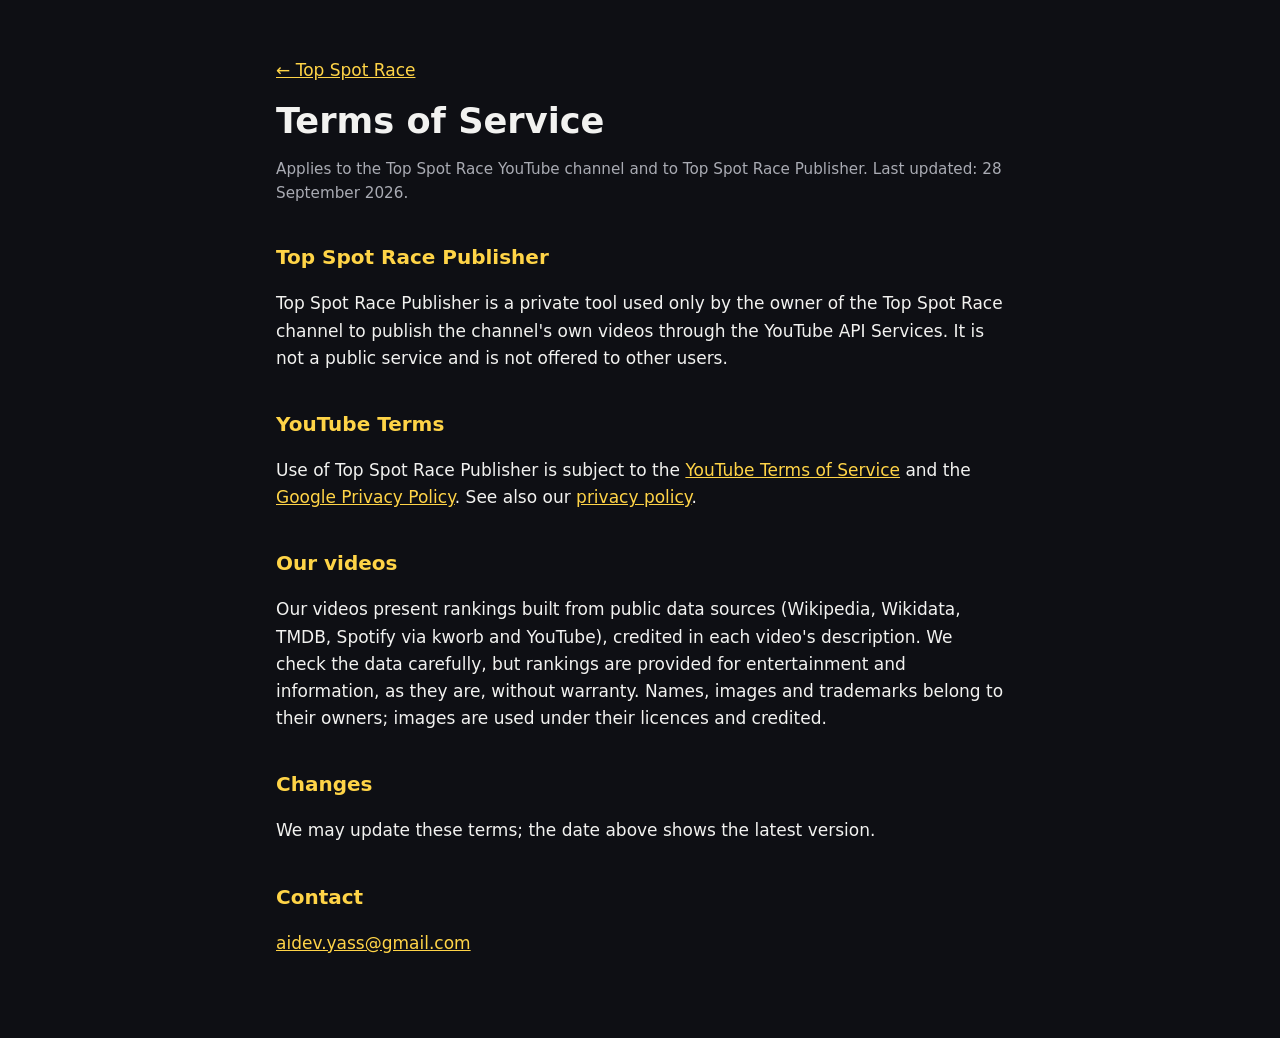
==== terms.html @ f5dd8712 "Top Spot Race site: home, privacy policy, terms of service Co-Authored-By: Claude Opus 5.5 <noreply@" ====
<!doctype html>
<html lang="en"><head><meta charset="utf-8"><meta name="viewport" content="width=device-width,initial-scale=1">
<title>Terms of Service · Top Spot Race</title><link rel="stylesheet" href="style.css"></head>
<body><main>
<p><a href="index.html">← Top Spot Race</a></p>
<h1>Terms of Service</h1>
<p class="muted">Applies to the Top Spot Race YouTube channel and to Top Spot Race Publisher. Last updated: 28 September 2026.</p>

<h2>Top Spot Race Publisher</h2>
<p>Top Spot Race Publisher is a private tool used only by the owner of the Top Spot Race channel to publish the channel's own videos through the YouTube API Services. It is not a public service and is not offered to other users.</p>

<h2>YouTube Terms</h2>
<p>Use of Top Spot Race Publisher is subject to the <a href="https://www.youtube.com/t/terms">YouTube Terms of Service</a> and the <a href="https://policies.google.com/privacy">Google Privacy Policy</a>. See also our <a href="privacy.html">privacy policy</a>.</p>

<h2>Our videos</h2>
<p>Our videos present rankings built from public data sources (Wikipedia, Wikidata, TMDB, Spotify via kworb and YouTube), credited in each video's description. We check the data carefully, but rankings are provided for entertainment and information, as they are, without warranty. Names, images and trademarks belong to their owners; images are used under their licences and credited.</p>

<h2>Changes</h2>
<p>We may update these terms; the date above shows the latest version.</p>

<h2>Contact</h2>
<p><a href="mailto:aidev.yass@gmail.com">aidev.yass@gmail.com</a></p>
</main></body></html>
---- style.css ----
:root{--bg:#0E0F14;--card:#181A22;--text:#F2F2F0;--muted:#A9ABB3;--gold:#FFD447;--coral:#E8285A;--blue:#2E86C1}
*{box-sizing:border-box}body{margin:0;background:var(--bg);color:var(--text);font:17px/1.6 system-ui,-apple-system,"Segoe UI",Roboto,sans-serif}
main{max-width:760px;margin:0 auto;padding:40px 16px 64px}h1{font-size:2.2rem;line-height:1.15;margin:.2em 0 .4em}h2{font-size:1.25rem;margin:1.8em 0 .4em;color:var(--gold)}
a{color:var(--gold)}p,li{color:var(--text)}.muted{color:var(--muted);font-size:.95rem}.bars{display:flex;gap:6px;align-items:flex-end;height:44px;margin-bottom:8px}
.bars span{width:14px;border-radius:4px}.bars span:nth-child(1){height:45%;background:var(--coral)}.bars span:nth-child(2){height:70%;background:var(--blue)}.bars span:nth-child(3){height:100%;background:var(--gold)}
nav{display:flex;gap:18px;flex-wrap:wrap;margin:24px 0}.card{background:var(--card);border-radius:12px;padding:18px 20px;margin:16px 0}
footer{margin-top:48px;border-top:1px solid #2a2c35;padding-top:16px}
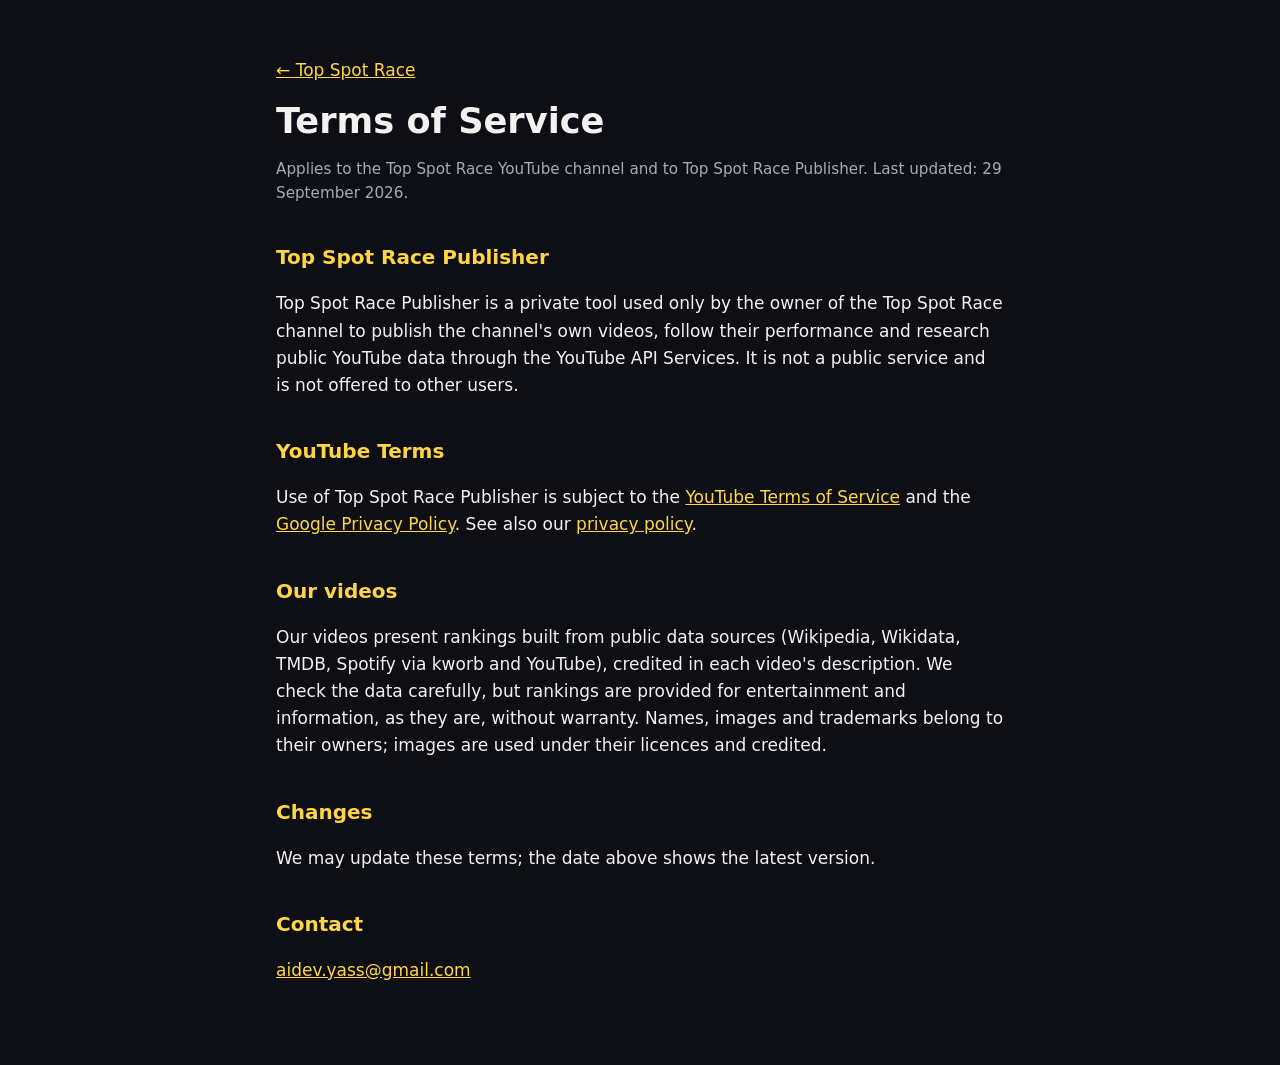
==== commit b4b2a1b7: "docs: privacy policy and terms cover research and performance tracking Describes the public data rea" ====
--- a/terms.html
+++ b/terms.html
@@ -4,10 +4,10 @@
 <body><main>
 <p><a href="index.html">← Top Spot Race</a></p>
 <h1>Terms of Service</h1>
-<p class="muted">Applies to the Top Spot Race YouTube channel and to Top Spot Race Publisher. Last updated: 28 September 2026.</p>
+<p class="muted">Applies to the Top Spot Race YouTube channel and to Top Spot Race Publisher. Last updated: 29 September 2026.</p>
 
 <h2>Top Spot Race Publisher</h2>
-<p>Top Spot Race Publisher is a private tool used only by the owner of the Top Spot Race channel to publish the channel's own videos through the YouTube API Services. It is not a public service and is not offered to other users.</p>
+<p>Top Spot Race Publisher is a private tool used only by the owner of the Top Spot Race channel to publish the channel's own videos, follow their performance and research public YouTube data through the YouTube API Services. It is not a public service and is not offered to other users.</p>
 
 <h2>YouTube Terms</h2>
 <p>Use of Top Spot Race Publisher is subject to the <a href="https://www.youtube.com/t/terms">YouTube Terms of Service</a> and the <a href="https://policies.google.com/privacy">Google Privacy Policy</a>. See also our <a href="privacy.html">privacy policy</a>.</p>
